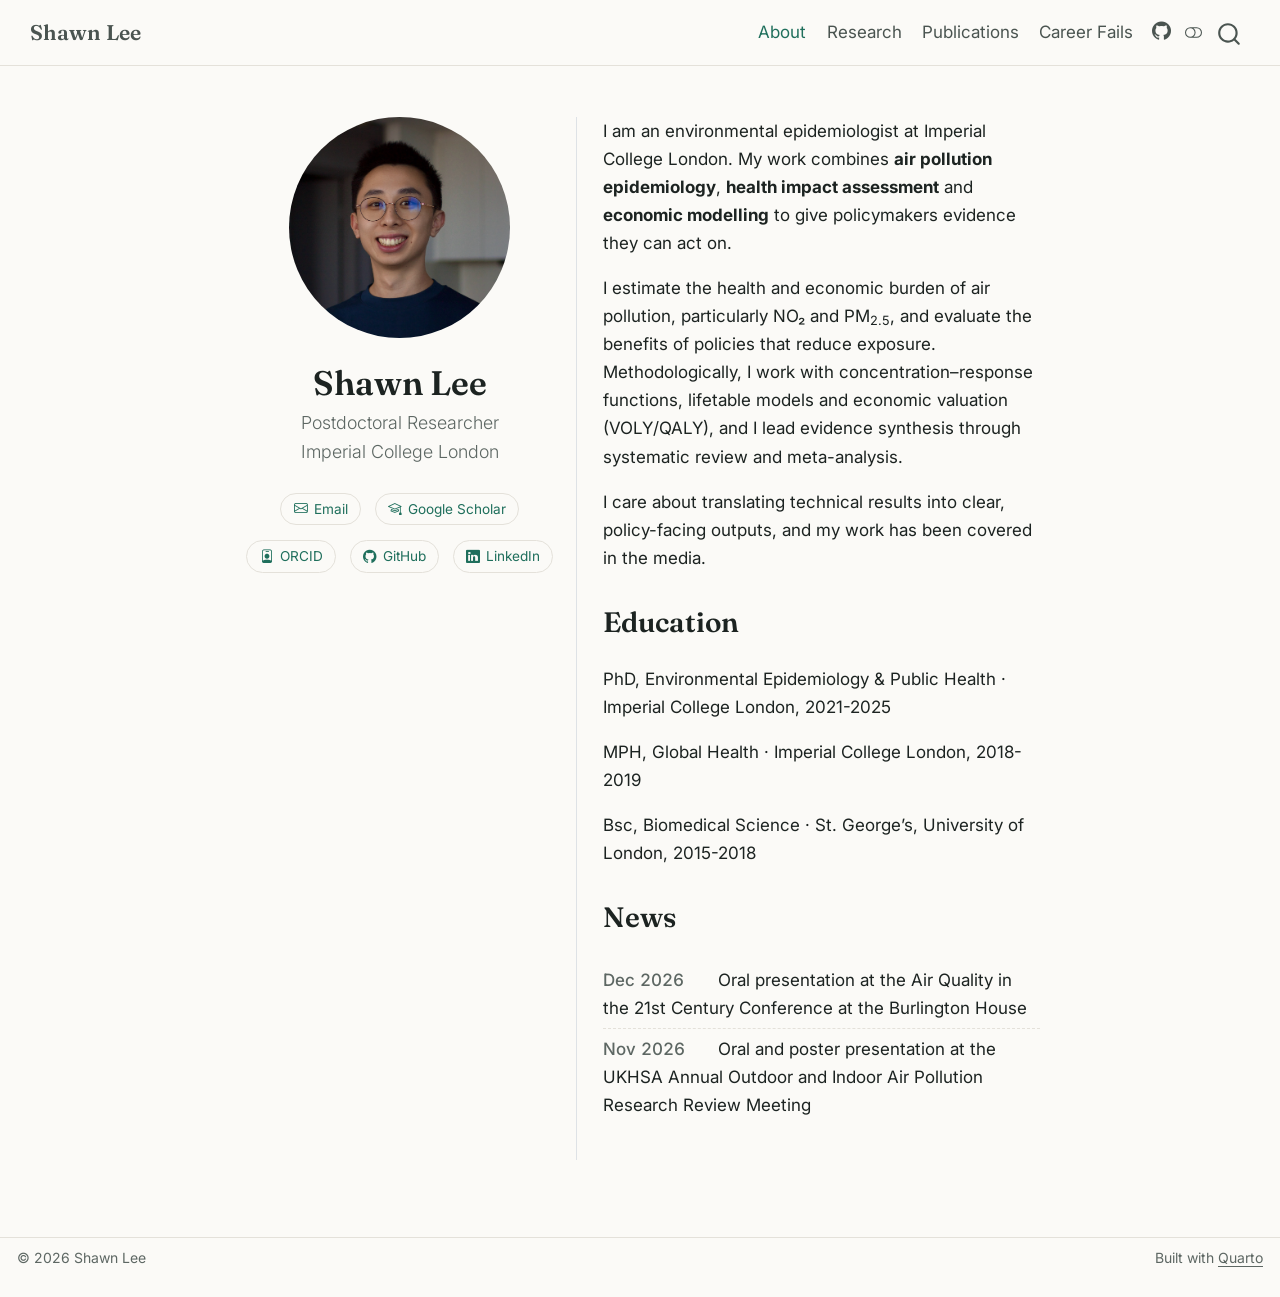
==== index.html @ f79bdbf6 "Built site for gh-pages" ====
<!DOCTYPE html>
<html xmlns="http://www.w3.org/1999/xhtml" lang="en" xml:lang="en"><head>

<meta charset="utf-8">
<meta name="generator" content="quarto-1.10.19">

<meta name="viewport" content="width=device-width, initial-scale=1.0, user-scalable=yes">


<title>Shawn Lee</title>
<style>
/* Default styles provided by pandoc.
** See https://pandoc.org/MANUAL.html#variables-for-html for config info.
*/
span.smallcaps{font-variant: small-caps;}
div.columns{display: flex; gap: 1.5em;}
div.column{flex: auto;}
@media screen {
div.columns{gap: min(4vw, 1.5em);}
div.column{overflow-x: auto;}
}
div.hanging-indent{margin-left: 1.5em; text-indent: -1.5em;}
ul.task-list{list-style: none;}
ul.task-list li input[type="checkbox"] {
  width: 0.8em;
  margin: 0 0.8em 0.2em -1em; /* quarto-specific, see https://github.com/quarto-dev/quarto-cli/issues/4556 */ 
  vertical-align: middle;
}
</style>


<script src="site_libs/quarto-nav/quarto-nav.js"></script>
<script src="site_libs/quarto-nav/headroom.min.js"></script>
<script src="site_libs/clipboard/clipboard.min.js"></script>
<script src="site_libs/quarto-search/autocomplete.umd.js"></script>
<script src="site_libs/quarto-search/fuse.min.js"></script>
<script src="site_libs/quarto-search/quarto-search.js"></script>
<meta name="quarto:offset" content="./">
<link href="./images/favicon.png" rel="icon" type="image/png">
<script src="site_libs/quarto-html/quarto.js" type="module"></script>
<script src="site_libs/quarto-html/tabsets/tabsets.js" type="module"></script>
<script src="site_libs/quarto-html/popper.min.js"></script>
<script src="site_libs/quarto-html/tippy.umd.min.js"></script>
<link href="site_libs/quarto-html/tippy.css" rel="stylesheet">
<link href="site_libs/quarto-html/quarto-syntax-highlighting-bf27225e3a48a9273f3daa8f8e829971.css" rel="stylesheet" class="quarto-color-scheme" id="quarto-text-highlighting-styles">
<link href="site_libs/quarto-html/quarto-syntax-highlighting-dark-b626d73c4c936ccc3cb08be7d45d1df6.css" rel="stylesheet" class="quarto-color-scheme quarto-color-alternate" id="quarto-text-highlighting-styles">
<link href="site_libs/quarto-html/quarto-syntax-highlighting-bf27225e3a48a9273f3daa8f8e829971.css" rel="stylesheet" class="quarto-color-scheme-extra" id="quarto-text-highlighting-styles">
<script src="site_libs/bootstrap/bootstrap.min.js"></script>
<link href="site_libs/bootstrap/bootstrap-icons.css" rel="stylesheet">
<link href="site_libs/bootstrap/bootstrap-cb94be2bd8a63cecedf372023cf067a2.min.css" rel="stylesheet" append-hash="true" class="quarto-color-scheme" id="quarto-bootstrap" data-mode="light">
<link href="site_libs/bootstrap/bootstrap-dark-f17d8e21d4131afe831139a7eb4fc693.min.css" rel="stylesheet" append-hash="true" class="quarto-color-scheme quarto-color-alternate" id="quarto-bootstrap" data-mode="dark">
<link href="site_libs/bootstrap/bootstrap-cb94be2bd8a63cecedf372023cf067a2.min.css" rel="stylesheet" append-hash="true" class="quarto-color-scheme-extra" id="quarto-bootstrap" data-mode="light">
<script id="quarto-search-options" type="application/json">{
  "location": "navbar",
  "copy-button": false,
  "collapse-after": 3,
  "panel-placement": "end",
  "type": "overlay",
  "limit": 50,
  "keyboard-shortcut": [
    "f",
    "/",
    "s"
  ],
  "show-item-context": false,
  "language": {
    "search-no-results-text": "No results",
    "search-matching-documents-text": "matching documents",
    "search-copy-link-title": "Copy link to search",
    "search-hide-matches-text": "Hide additional matches",
    "search-more-match-text": "more match in this document",
    "search-more-matches-text": "more matches in this document",
    "search-clear-button-title": "Clear",
    "search-text-placeholder": "",
    "search-detached-cancel-button-title": "Cancel",
    "search-submit-button-title": "Submit",
    "search-label": "Search"
  }
}</script>
<style>html{ scroll-behavior: smooth; }</style>


<link rel="stylesheet" href="styles.css">
</head>

<body class="nav-fixed fullcontent quarto-light"><script id="quarto-html-before-body" type="application/javascript">
    const toggleBodyColorMode = (bsSheetEl) => {
      const mode = bsSheetEl.getAttribute("data-mode");
      const bodyEl = window.document.querySelector("body");
      if (mode === "dark") {
        bodyEl.classList.add("quarto-dark");
        bodyEl.classList.remove("quarto-light");
      } else {
        bodyEl.classList.add("quarto-light");
        bodyEl.classList.remove("quarto-dark");
      }
    }
    const toggleBodyColorPrimary = () => {
      const bsSheetEl = window.document.querySelector("link#quarto-bootstrap:not([rel=disabled-stylesheet])");
      if (bsSheetEl) {
        toggleBodyColorMode(bsSheetEl);
      }
    }
    const setColorSchemeToggle = (alternate) => {
      const toggles = window.document.querySelectorAll('.quarto-color-scheme-toggle');
      for (let i=0; i < toggles.length; i++) {
        const toggle = toggles[i];
        if (toggle) {
          if (alternate) {
            toggle.classList.add("alternate");
          } else {
            toggle.classList.remove("alternate");
          }
        }
      }
    };
    const toggleColorMode = (alternate) => {
      // Switch the stylesheets
      const primaryStylesheets = window.document.querySelectorAll('link.quarto-color-scheme:not(.quarto-color-alternate)');
      const alternateStylesheets = window.document.querySelectorAll('link.quarto-color-scheme.quarto-color-alternate');
      manageTransitions('#quarto-margin-sidebar .nav-link', false);
      if (alternate) {
        // note: dark is layered on light, we don't disable primary!
        enableStylesheet(alternateStylesheets);
        for (const sheetNode of alternateStylesheets) {
          if (sheetNode.id === "quarto-bootstrap") {
            toggleBodyColorMode(sheetNode);
          }
        }
      } else {
        disableStylesheet(alternateStylesheets);
        enableStylesheet(primaryStylesheets)
        toggleBodyColorPrimary();
      }
      manageTransitions('#quarto-margin-sidebar .nav-link', true);
      // Switch the toggles
      setColorSchemeToggle(alternate)
      // Hack to workaround the fact that safari doesn't
      // properly recolor the scrollbar when toggling (#1455)
      if (navigator.userAgent.indexOf('Safari') > 0 && navigator.userAgent.indexOf('Chrome') == -1) {
        manageTransitions("body", false);
        window.scrollTo(0, 1);
        setTimeout(() => {
          window.scrollTo(0, 0);
          manageTransitions("body", true);
        }, 40);
      }
    }
    const disableStylesheet = (stylesheets) => {
      for (let i=0; i < stylesheets.length; i++) {
        const stylesheet = stylesheets[i];
        stylesheet.rel = 'disabled-stylesheet';
      }
    }
    const enableStylesheet = (stylesheets) => {
      for (let i=0; i < stylesheets.length; i++) {
        const stylesheet = stylesheets[i];
        if(stylesheet.rel !== 'stylesheet') { // for Chrome, which will still FOUC without this check
          stylesheet.rel = 'stylesheet';
        }
      }
    }
    const manageTransitions = (selector, allowTransitions) => {
      const els = window.document.querySelectorAll(selector);
      for (let i=0; i < els.length; i++) {
        const el = els[i];
        if (allowTransitions) {
          el.classList.remove('notransition');
        } else {
          el.classList.add('notransition');
        }
      }
    }
    const isFileUrl = () => {
      return window.location.protocol === 'file:';
    }
    const hasAlternateSentinel = () => {
      let styleSentinel = getColorSchemeSentinel();
      if (styleSentinel !== null) {
        return styleSentinel === "alternate";
      } else {
        return false;
      }
    }
    const setStyleSentinel = (alternate) => {
      const value = alternate ? "alternate" : "default";
      if (!isFileUrl()) {
        window.localStorage.setItem("quarto-color-scheme", value);
      } else {
        localAlternateSentinel = value;
      }
    }
    const getColorSchemeSentinel = () => {
      if (!isFileUrl()) {
        const storageValue = window.localStorage.getItem("quarto-color-scheme");
        return storageValue != null ? storageValue : localAlternateSentinel;
      } else {
        return localAlternateSentinel;
      }
    }
    const toggleGiscusIfUsed = (isAlternate, darkModeDefault) => {
      const baseTheme = document.querySelector('#giscus-base-theme')?.value ?? 'light';
      const alternateTheme = document.querySelector('#giscus-alt-theme')?.value ?? 'dark';
      let newTheme = '';
      if(authorPrefersDark) {
        newTheme = isAlternate ? baseTheme : alternateTheme;
      } else {
        newTheme = isAlternate ? alternateTheme : baseTheme;
      }
      const changeGiscusTheme = () => {
        // From: https://github.com/giscus/giscus/issues/336
        const sendMessage = (message) => {
          const iframe = document.querySelector('iframe.giscus-frame');
          if (!iframe) return;
          iframe.contentWindow.postMessage({ giscus: message }, 'https://giscus.app');
        }
        sendMessage({
          setConfig: {
            theme: newTheme
          }
        });
      }
      const isGiscussLoaded = window.document.querySelector('iframe.giscus-frame') !== null;
      if (isGiscussLoaded) {
        changeGiscusTheme();
      }
    };
    const authorPrefersDark = false;
    const queryPrefersDark = window.matchMedia('(prefers-color-scheme: dark)');
    const darkModeDefault = queryPrefersDark.matches;
      document.querySelector('link#quarto-text-highlighting-styles.quarto-color-scheme-extra').rel = 'disabled-stylesheet';
      document.querySelector('link#quarto-bootstrap.quarto-color-scheme-extra').rel = 'disabled-stylesheet';
    let localAlternateSentinel = darkModeDefault ? 'alternate' : 'default';
    // Dark / light mode switch
    window.quartoToggleColorScheme = () => {
      // Read the current dark / light value
      let toAlternate = !hasAlternateSentinel();
      toggleColorMode(toAlternate);
      setStyleSentinel(toAlternate);
      toggleGiscusIfUsed(toAlternate, darkModeDefault);
      window.dispatchEvent(new Event('resize'));
    };
    queryPrefersDark.addEventListener("change", e => {
      if(window.localStorage.getItem("quarto-color-scheme") !== null)
        return;
      const alternate = e.matches
      toggleColorMode(alternate);
      localAlternateSentinel = e.matches ? 'alternate' : 'default'; // this is used alongside local storage!
      toggleGiscusIfUsed(alternate, darkModeDefault);
    });
    // Switch to dark mode if need be
    if (hasAlternateSentinel()) {
      toggleColorMode(true);
    } else {
      toggleColorMode(false);
    }
  </script>

<div id="quarto-search-results"></div>
  <header id="quarto-header" class="headroom fixed-top">
    <nav class="navbar navbar-expand-lg " data-bs-theme="dark">
      <div class="navbar-container container-fluid">
      <div class="navbar-brand-container mx-auto">
    <a class="navbar-brand" href="./index.html">
    <span class="navbar-title">Shawn Lee</span>
    </a>
  </div>
            <div id="quarto-search" class="" title="Search"></div>
          <button class="navbar-toggler" type="button" data-bs-toggle="collapse" data-bs-target="#navbarCollapse" aria-controls="navbarCollapse" role="menu" aria-expanded="false" aria-label="Toggle navigation" onclick="if (window.quartoToggleHeadroom) { window.quartoToggleHeadroom(); }">
  <span class="navbar-toggler-icon"></span>
</button>
          <div class="collapse navbar-collapse" id="navbarCollapse">
            <ul class="navbar-nav navbar-nav-scroll ms-auto">
  <li class="nav-item">
    <a class="nav-link active" href="./index.html" aria-current="page"> 
<span class="menu-text">About</span></a>
  </li>  
  <li class="nav-item">
    <a class="nav-link" href="./research.html"> 
<span class="menu-text">Research</span></a>
  </li>  
  <li class="nav-item">
    <a class="nav-link" href="./publications.html"> 
<span class="menu-text">Publications</span></a>
  </li>  
  <li class="nav-item">
    <a class="nav-link" href="./failures.html"> 
<span class="menu-text">Career Fails</span></a>
  </li>  
  <li class="nav-item compact">
    <a class="nav-link" href="https://github.com/syclee21"> <i class="bi bi-github" role="img" aria-label="GitHub">
</i> 
<span class="menu-text"></span></a>
  </li>  
</ul>
          </div> <!-- /navcollapse -->
            <div class="quarto-navbar-tools">
  <a href="" class="quarto-color-scheme-toggle quarto-navigation-tool  px-1" onclick="window.quartoToggleColorScheme(); return false;" title="Toggle dark mode"><i class="bi"></i></a>
</div>
      </div> <!-- /container-fluid -->
    </nav>
</header>
<!-- content -->
<div id="quarto-content" class="quarto-container page-columns page-rows-contents page-layout-article page-navbar">
<!-- sidebar -->
<!-- margin-sidebar -->
    
<!-- main -->
<div class="quarto-about-trestles">
  <div class="about-entity">
    <img src="images/profile.JPG" class="about-image
  round " style="height: 13em; width: 13em;">
<header id="title-block-header" class="quarto-title-block default">
<div class="quarto-title">
<h1 class="title">Shawn Lee</h1>
<p class="subtitle lead">Postdoctoral Researcher<br>Imperial College London</p>
</div>
<div class="quarto-title-meta">
  </div>
</header>
    <div class="about-links">
  <a href="mailto:shawn.lee@imperial.ac.uk" class="about-link" rel="" target="">
    <i class="bi bi-envelope"></i>
     <span class="about-link-text">Email</span>
  </a>
  <a href="https://scholar.google.com/citations?user=DFO69LMAAAAJ&amp;hl=en&amp;citsig=ACUpqDe0DrNchow_WkvmPDCdDnY9" class="about-link" rel="" target="">
    <i class="bi bi-mortarboard"></i>
     <span class="about-link-text">Google Scholar</span>
  </a>
  <a href="https://orcid.org/0000-0002-8830-7044" class="about-link" rel="" target="">
    <i class="bi bi-person-badge"></i>
     <span class="about-link-text">ORCID</span>
  </a>
  <a href="https://github.com/syclee21" class="about-link" rel="" target="">
    <i class="bi bi-github"></i>
     <span class="about-link-text">GitHub</span>
  </a>
  <a href="https://www.linkedin.com/in/leesyc/" class="about-link" rel="" target="">
    <i class="bi bi-linkedin"></i>
     <span class="about-link-text">LinkedIn</span>
  </a>
</div>
  </div>
  <div class="about-contents"><main class="content" id="quarto-document-content">

<p>I am an environmental epidemiologist at Imperial College London. My work combines <strong>air pollution epidemiology</strong>, <strong>health impact assessment</strong> and <strong>economic modelling</strong> to give policymakers evidence they can act on.</p>
<p>I estimate the health and economic burden of air pollution, particularly NO₂ and PM<sub>2.5</sub>, and evaluate the benefits of policies that reduce exposure. Methodologically, I work with concentration–response functions, lifetable models and economic valuation (VOLY/QALY), and I lead evidence synthesis through systematic review and meta-analysis.</p>
<p>I care about translating technical results into clear, policy-facing outputs, and my work has been covered in the media.</p>
<section id="education" class="level2">
<h2 data-anchor-id="education">Education</h2>
<p>PhD, Environmental Epidemiology &amp; Public Health · Imperial College London, 2021-2025</p>
<p>MPH, Global Health · Imperial College London, 2018-2019</p>
<p>Bsc, Biomedical Science · St.&nbsp;George’s, University of London, 2015-2018</p>
</section>
<section id="news" class="level2">
<h2 data-anchor-id="news">News</h2>
<div class="news">
<ul>
<li><strong>Dec 2026</strong> Oral presentation at the Air Quality in the 21st Century Conference at the Burlington House</li>
<li><strong>Nov 2026</strong> Oral and poster presentation at the UKHSA Annual Outdoor and Indoor Air Pollution Research Review Meeting</li>
</ul>
</div>


</section>
</main></div>
</div>
 <!-- /main -->
<script id="quarto-html-after-body" type="application/javascript">
  window.document.addEventListener("DOMContentLoaded", function (event) {
    // Ensure there is a toggle, if there isn't float one in the top right
    if (window.document.querySelector('.quarto-color-scheme-toggle') === null) {
      const a = window.document.createElement('a');
      a.classList.add('top-right');
      a.classList.add('quarto-color-scheme-toggle');
      a.href = "";
      a.onclick = function() { try { window.quartoToggleColorScheme(); } catch {} return false; };
      const i = window.document.createElement("i");
      i.classList.add('bi');
      a.appendChild(i);
      window.document.body.appendChild(a);
    }
    setColorSchemeToggle(hasAlternateSentinel())
    const isCodeAnnotation = (el) => {
      for (const clz of el.classList) {
        if (clz.startsWith('code-annotation-')) {                     
          return true;
        }
      }
      return false;
    }
    const onCopySuccess = function(e) {
      // button target
      const button = e.trigger;
      // don't keep focus
      button.blur();
      // flash "checked"
      button.classList.add('code-copy-button-checked');
      var currentTitle = button.getAttribute("title");
      button.setAttribute("title", "Copied!");
      let tooltip;
      if (window.bootstrap) {
        button.setAttribute("data-bs-toggle", "tooltip");
        button.setAttribute("data-bs-placement", "left");
        button.setAttribute("data-bs-title", "Copied!");
        tooltip = new bootstrap.Tooltip(button, 
          { trigger: "manual", 
            customClass: "code-copy-button-tooltip",
            offset: [0, -8]});
        tooltip.show();    
      }
      setTimeout(function() {
        if (tooltip) {
          tooltip.hide();
          button.removeAttribute("data-bs-title");
          button.removeAttribute("data-bs-toggle");
          button.removeAttribute("data-bs-placement");
        }
        button.setAttribute("title", currentTitle);
        button.classList.remove('code-copy-button-checked');
      }, 1000);
      // clear code selection
      e.clearSelection();
    }
    const getTextToCopy = function(trigger) {
      const outerScaffold = trigger.parentElement.cloneNode(true);
      const codeEl = outerScaffold.querySelector('code');
      for (const childEl of codeEl.children) {
        if (isCodeAnnotation(childEl)) {
          childEl.remove();
        }
      }
      return codeEl.innerText;
    }
    const clipboard = new window.ClipboardJS('.code-copy-button:not([data-in-quarto-modal])', {
      text: getTextToCopy
    });
    clipboard.on('success', onCopySuccess);
    if (window.document.getElementById('quarto-embedded-source-code-modal')) {
      const clipboardModal = new window.ClipboardJS('.code-copy-button[data-in-quarto-modal]', {
        text: getTextToCopy,
        container: window.document.getElementById('quarto-embedded-source-code-modal')
      });
      clipboardModal.on('success', onCopySuccess);
    }
      var localhostRegex = new RegExp(/^(?:http|https):\/\/localhost\:?[0-9]*\//);
      var mailtoRegex = new RegExp(/^mailto:/);
        var filterRegex = new RegExp("https:\/\/syclee21\.github\.io");
      var isInternal = (href) => {
          return filterRegex.test(href) || localhostRegex.test(href) || mailtoRegex.test(href);
      }
      // Inspect non-navigation links and adorn them if external
     var links = window.document.querySelectorAll('a[href]:not(.nav-link):not(.navbar-brand):not(.toc-action):not(.sidebar-link):not(.sidebar-item-toggle):not(.pagination-link):not(.no-external):not([aria-hidden]):not(.dropdown-item):not(.quarto-navigation-tool):not(.about-link)');
      for (var i=0; i<links.length; i++) {
        const link = links[i];
        if (!isInternal(link.href)) {
          // undo the damage that might have been done by quarto-nav.js in the case of
          // links that we want to consider external
          if (link.dataset.originalHref !== undefined) {
            link.href = link.dataset.originalHref;
          }
            // target, if specified
            link.setAttribute("target", "_blank");
            if (link.getAttribute("rel") === null) {
              link.setAttribute("rel", "noopener");
            }
        }
      }
    function tippyHover(el, contentFn, onTriggerFn, onUntriggerFn) {
      const config = {
        allowHTML: true,
        maxWidth: 500,
        delay: 100,
        arrow: false,
        appendTo: function(el) {
            return el.parentElement;
        },
        interactive: true,
        interactiveBorder: 10,
        theme: 'quarto',
        placement: 'bottom-start',
      };
      if (contentFn) {
        config.content = contentFn;
      }
      if (onTriggerFn) {
        config.onTrigger = onTriggerFn;
      }
      if (onUntriggerFn) {
        config.onUntrigger = onUntriggerFn;
      }
      window.tippy(el, config); 
    }
    const noterefs = window.document.querySelectorAll('a[role="doc-noteref"]');
    for (var i=0; i<noterefs.length; i++) {
      const ref = noterefs[i];
      tippyHover(ref, function() {
        // use id or data attribute instead here
        let href = ref.getAttribute('data-footnote-href') || ref.getAttribute('href');
        try { href = new URL(href).hash; } catch {}
        const id = href.replace(/^#\/?/, "");
        const note = window.document.getElementById(id);
        if (note) {
          return note.innerHTML;
        } else {
          return "";
        }
      });
    }
    const xrefs = window.document.querySelectorAll('a.quarto-xref');
    const processXRef = (id, note) => {
      // Strip column container classes
      const stripColumnClz = (el) => {
        el.classList.remove("page-full", "page-columns");
        if (el.children) {
          for (const child of el.children) {
            stripColumnClz(child);
          }
        }
      }
      stripColumnClz(note)
      if (id === null || id.startsWith('sec-')) {
        // Special case sections, only their first couple elements
        const container = document.createElement("div");
        if (note.children && note.children.length > 2) {
          container.appendChild(note.children[0].cloneNode(true));
          for (let i = 1; i < note.children.length; i++) {
            const child = note.children[i];
            if (child.tagName === "P" && child.innerText === "") {
              continue;
            } else {
              container.appendChild(child.cloneNode(true));
              break;
            }
          }
          if (window.Quarto?.typesetMath) {
            window.Quarto.typesetMath(container);
          }
          return container.innerHTML
        } else {
          if (window.Quarto?.typesetMath) {
            window.Quarto.typesetMath(note);
          }
          return note.innerHTML;
        }
      } else {
        // Remove any anchor links if they are present
        const anchorLink = note.querySelector('a.anchorjs-link');
        if (anchorLink) {
          anchorLink.remove();
        }
        if (window.Quarto?.typesetMath) {
          window.Quarto.typesetMath(note);
        }
        if (note.classList.contains("callout")) {
          return note.outerHTML;
        } else {
          return note.innerHTML;
        }
      }
    }
    for (var i=0; i<xrefs.length; i++) {
      const xref = xrefs[i];
      tippyHover(xref, undefined, function(instance) {
        instance.disable();
        let url = xref.getAttribute('href');
        let hash = undefined; 
        if (url.startsWith('#')) {
          hash = url;
        } else {
          try { hash = new URL(url).hash; } catch {}
        }
        if (hash) {
          const id = hash.replace(/^#\/?/, "");
          const note = window.document.getElementById(id);
          if (note !== null) {
            try {
              const html = processXRef(id, note.cloneNode(true));
              instance.setContent(html);
            } finally {
              instance.enable();
              instance.show();
            }
          } else {
            // See if we can fetch this
            fetch(url.split('#')[0])
            .then(res => res.text())
            .then(html => {
              const parser = new DOMParser();
              const htmlDoc = parser.parseFromString(html, "text/html");
              const note = htmlDoc.getElementById(id);
              if (note !== null) {
                const html = processXRef(id, note);
                instance.setContent(html);
              } 
            }).finally(() => {
              instance.enable();
              instance.show();
            });
          }
        } else {
          // See if we can fetch a full url (with no hash to target)
          // This is a special case and we should probably do some content thinning / targeting
          fetch(url)
          .then(res => res.text())
          .then(html => {
            const parser = new DOMParser();
            const htmlDoc = parser.parseFromString(html, "text/html");
            const note = htmlDoc.querySelector('main.content');
            if (note !== null) {
              // This should only happen for chapter cross references
              // (since there is no id in the URL)
              // remove the first header
              if (note.children.length > 0 && note.children[0].tagName === "HEADER") {
                note.children[0].remove();
              }
              const html = processXRef(null, note);
              instance.setContent(html);
            } 
          }).finally(() => {
            instance.enable();
            instance.show();
          });
        }
      }, function(instance) {
      });
    }
        let selectedAnnoteEl;
        const selectorForAnnotation = ( cell, annotation) => {
          let cellAttr = 'data-code-cell="' + cell + '"';
          let lineAttr = 'data-code-annotation="' +  annotation + '"';
          const selector = 'span[' + cellAttr + '][' + lineAttr + ']';
          return selector;
        }
        const selectCodeLines = (annoteEl) => {
          const doc = window.document;
          const targetCell = annoteEl.getAttribute("data-target-cell");
          const targetAnnotation = annoteEl.getAttribute("data-target-annotation");
          const annoteSpan = window.document.querySelector(selectorForAnnotation(targetCell, targetAnnotation));
          const lines = annoteSpan.getAttribute("data-code-lines").split(",");
          const lineIds = lines.map((line) => {
            return targetCell + "-" + line;
          })
          let top = null;
          let height = null;
          let parent = null;
          if (lineIds.length > 0) {
              //compute the position of the single el (top and bottom and make a div)
              const el = window.document.getElementById(lineIds[0]);
              top = el.offsetTop;
              height = el.offsetHeight;
              parent = el.parentElement.parentElement;
            if (lineIds.length > 1) {
              const lastEl = window.document.getElementById(lineIds[lineIds.length - 1]);
              const bottom = lastEl.offsetTop + lastEl.offsetHeight;
              height = bottom - top;
            }
            if (top !== null && height !== null && parent !== null) {
              // cook up a div (if necessary) and position it 
              let div = window.document.getElementById("code-annotation-line-highlight");
              if (div === null) {
                div = window.document.createElement("div");
                div.setAttribute("id", "code-annotation-line-highlight");
                div.style.position = 'absolute';
                parent.appendChild(div);
              }
              div.style.top = top - 2 + "px";
              div.style.height = height + 4 + "px";
              div.style.left = 0;
              let gutterDiv = window.document.getElementById("code-annotation-line-highlight-gutter");
              if (gutterDiv === null) {
                gutterDiv = window.document.createElement("div");
                gutterDiv.setAttribute("id", "code-annotation-line-highlight-gutter");
                gutterDiv.style.position = 'absolute';
                const codeCell = window.document.getElementById(targetCell);
                const gutter = codeCell.querySelector('.code-annotation-gutter');
                gutter.appendChild(gutterDiv);
              }
              gutterDiv.style.top = top - 2 + "px";
              gutterDiv.style.height = height + 4 + "px";
            }
            selectedAnnoteEl = annoteEl;
          }
        };
        const unselectCodeLines = () => {
          const elementsIds = ["code-annotation-line-highlight", "code-annotation-line-highlight-gutter"];
          elementsIds.forEach((elId) => {
            const div = window.document.getElementById(elId);
            if (div) {
              div.remove();
            }
          });
          selectedAnnoteEl = undefined;
        };
          // Handle positioning of the toggle
      window.addEventListener(
        "resize",
        throttle(() => {
          elRect = undefined;
          if (selectedAnnoteEl) {
            selectCodeLines(selectedAnnoteEl);
          }
        }, 10)
      );
      function throttle(fn, ms) {
      let throttle = false;
      let timer;
        return (...args) => {
          if(!throttle) { // first call gets through
              fn.apply(this, args);
              throttle = true;
          } else { // all the others get throttled
              if(timer) clearTimeout(timer); // cancel #2
              timer = setTimeout(() => {
                fn.apply(this, args);
                timer = throttle = false;
              }, ms);
          }
        };
      }
        // Attach click handler to the DT
        const annoteDls = window.document.querySelectorAll('dt[data-target-cell]');
        for (const annoteDlNode of annoteDls) {
          annoteDlNode.addEventListener('click', (event) => {
            const clickedEl = event.target;
            if (clickedEl !== selectedAnnoteEl) {
              unselectCodeLines();
              const activeEl = window.document.querySelector('dt[data-target-cell].code-annotation-active');
              if (activeEl) {
                activeEl.classList.remove('code-annotation-active');
              }
              selectCodeLines(clickedEl);
              clickedEl.classList.add('code-annotation-active');
            } else {
              // Unselect the line
              unselectCodeLines();
              clickedEl.classList.remove('code-annotation-active');
            }
          });
        }
    const findCites = (el) => {
      const parentEl = el.parentElement;
      if (parentEl) {
        const cites = parentEl.dataset.cites;
        if (cites) {
          return {
            el,
            cites: cites.split(' ')
          };
        } else {
          return findCites(el.parentElement)
        }
      } else {
        return undefined;
      }
    };
    var bibliorefs = window.document.querySelectorAll('a[role="doc-biblioref"]');
    for (var i=0; i<bibliorefs.length; i++) {
      const ref = bibliorefs[i];
      const citeInfo = findCites(ref);
      if (citeInfo) {
        tippyHover(citeInfo.el, function() {
          var popup = window.document.createElement('div');
          citeInfo.cites.forEach(function(cite) {
            var citeDiv = window.document.createElement('div');
            citeDiv.classList.add('hanging-indent');
            citeDiv.classList.add('csl-entry');
            var biblioDiv = window.document.getElementById('ref-' + cite);
            if (biblioDiv) {
              citeDiv.innerHTML = biblioDiv.innerHTML;
            }
            popup.appendChild(citeDiv);
          });
          return popup.innerHTML;
        });
      }
    }
  });
  </script>
</div> <!-- /content -->
<footer class="footer">
  <div class="nav-footer">
    <div class="nav-footer-left">
<p>© 2026 Shawn Lee</p>
</div>   
    <div class="nav-footer-center">
      &nbsp;
    </div>
    <div class="nav-footer-right">
<p>Built with <a href="https://quarto.org/">Quarto</a></p>
</div>
  </div>
</footer>




<script src="site_libs/quarto-html/zenscroll-min.js"></script>
</body></html>
---- site_libs/quarto-html/tippy.css ----
.tippy-box[data-animation=fade][data-state=hidden]{opacity:0}[data-tippy-root]{max-width:calc(100vw - 10px)}.tippy-box{position:relative;background-color:#333;color:#fff;border-radius:4px;font-size:14px;line-height:1.4;white-space:normal;outline:0;transition-property:transform,visibility,opacity}.tippy-box[data-placement^=top]>.tippy-arrow{bottom:0}.tippy-box[data-placement^=top]>.tippy-arrow:before{bottom:-7px;left:0;border-width:8px 8px 0;border-top-color:initial;transform-origin:center top}.tippy-box[data-placement^=bottom]>.tippy-arrow{top:0}.tippy-box[data-placement^=bottom]>.tippy-arrow:before{top:-7px;left:0;border-width:0 8px 8px;border-bottom-color:initial;transform-origin:center bottom}.tippy-box[data-placement^=left]>.tippy-arrow{right:0}.tippy-box[data-placement^=left]>.tippy-arrow:before{border-width:8px 0 8px 8px;border-left-color:initial;right:-7px;transform-origin:center left}.tippy-box[data-placement^=right]>.tippy-arrow{left:0}.tippy-box[data-placement^=right]>.tippy-arrow:before{left:-7px;border-width:8px 8px 8px 0;border-right-color:initial;transform-origin:center right}.tippy-box[data-inertia][data-state=visible]{transition-timing-function:cubic-bezier(.54,1.5,.38,1.11)}.tippy-arrow{width:16px;height:16px;color:#333}.tippy-arrow:before{content:"";position:absolute;border-color:transparent;border-style:solid}.tippy-content{position:relative;padding:5px 9px;z-index:1}
---- site_libs/quarto-html/quarto-syntax-highlighting-bf27225e3a48a9273f3daa8f8e829971.css ----
/* quarto syntax highlight colors */
:root {
  --quarto-hl-ot-color: #003B4F;
  --quarto-hl-at-color: #657422;
  --quarto-hl-ss-color: #20794D;
  --quarto-hl-an-color: #5E5E5E;
  --quarto-hl-fu-color: #4758AB;
  --quarto-hl-st-color: #20794D;
  --quarto-hl-cf-color: #003B4F;
  --quarto-hl-op-color: #5E5E5E;
  --quarto-hl-er-color: #AD0000;
  --quarto-hl-bn-color: #AD0000;
  --quarto-hl-al-color: #AD0000;
  --quarto-hl-va-color: #111111;
  --quarto-hl-bu-color: inherit;
  --quarto-hl-ex-color: inherit;
  --quarto-hl-pp-color: #AD0000;
  --quarto-hl-in-color: #5E5E5E;
  --quarto-hl-vs-color: #20794D;
  --quarto-hl-wa-color: #5E5E5E;
  --quarto-hl-do-color: #5E5E5E;
  --quarto-hl-im-color: #00769E;
  --quarto-hl-ch-color: #20794D;
  --quarto-hl-dt-color: #AD0000;
  --quarto-hl-fl-color: #AD0000;
  --quarto-hl-co-color: #5E5E5E;
  --quarto-hl-cv-color: #5E5E5E;
  --quarto-hl-cn-color: #8f5902;
  --quarto-hl-sc-color: #5E5E5E;
  --quarto-hl-dv-color: #AD0000;
  --quarto-hl-kw-color: #003B4F;
}

/* other quarto variables */
:root {
  --quarto-font-monospace: SFMono-Regular, Menlo, Monaco, Consolas, "Liberation Mono", "Courier New", monospace;
}

/* syntax highlight based on Pandoc's rules */
pre > code.sourceCode > span {
  color: #003B4F;
}

code.sourceCode > span {
  color: #003B4F;
}

div.sourceCode,
div.sourceCode pre.sourceCode {
  color: #003B4F;
}

/* Normal */
code span {
  color: #003B4F;
}

/* Alert */
code span.al {
  color: #AD0000;
  font-style: inherit;
}

/* Annotation */
code span.an {
  color: #5E5E5E;
  font-style: inherit;
}

/* Attribute */
code span.at {
  color: #657422;
  font-style: inherit;
}

/* BaseN */
code span.bn {
  color: #AD0000;
  font-style: inherit;
}

/* BuiltIn */
code span.bu {
  font-style: inherit;
}

/* ControlFlow */
code span.cf {
  color: #003B4F;
  font-weight: bold;
  font-style: inherit;
}

/* Char */
code span.ch {
  color: #20794D;
  font-style: inherit;
}

/* Constant */
code span.cn {
  color: #8f5902;
  font-style: inherit;
}

/* Comment */
code span.co {
  color: #5E5E5E;
  font-style: inherit;
}

/* CommentVar */
code span.cv {
  color: #5E5E5E;
  font-style: italic;
}

/* Documentation */
code span.do {
  color: #5E5E5E;
  font-style: italic;
}

/* DataType */
code span.dt {
  color: #AD0000;
  font-style: inherit;
}

/* DecVal */
code span.dv {
  color: #AD0000;
  font-style: inherit;
}

/* Error */
code span.er {
  color: #AD0000;
  font-style: inherit;
}

/* Extension */
code span.ex {
  font-style: inherit;
}

/* Float */
code span.fl {
  color: #AD0000;
  font-style: inherit;
}

/* Function */
code span.fu {
  color: #4758AB;
  font-style: inherit;
}

/* Import */
code span.im {
  color: #00769E;
  font-style: inherit;
}

/* Information */
code span.in {
  color: #5E5E5E;
  font-style: inherit;
}

/* Keyword */
code span.kw {
  color: #003B4F;
  font-weight: bold;
  font-style: inherit;
}

/* Operator */
code span.op {
  color: #5E5E5E;
  font-style: inherit;
}

/* Other */
code span.ot {
  color: #003B4F;
  font-style: inherit;
}

/* Preprocessor */
code span.pp {
  color: #AD0000;
  font-style: inherit;
}

/* SpecialChar */
code span.sc {
  color: #5E5E5E;
  font-style: inherit;
}

/* SpecialString */
code span.ss {
  color: #20794D;
  font-style: inherit;
}

/* String */
code span.st {
  color: #20794D;
  font-style: inherit;
}

/* Variable */
code span.va {
  color: #111111;
  font-style: inherit;
}

/* VerbatimString */
code span.vs {
  color: #20794D;
  font-style: inherit;
}

/* Warning */
code span.wa {
  color: #5E5E5E;
  font-style: italic;
}

.prevent-inlining {
  content: "</";
}

/*# sourceMappingURL=8be38f48d34c45af72792cbd699585e7.css.map */
---- site_libs/quarto-html/quarto-syntax-highlighting-dark-b626d73c4c936ccc3cb08be7d45d1df6.css ----
/* quarto syntax highlight colors */
:root {
  --quarto-hl-al-color: #f07178;
  --quarto-hl-an-color: #d4d0ab;
  --quarto-hl-at-color: #00e0e0;
  --quarto-hl-bn-color: #d4d0ab;
  --quarto-hl-bu-color: #abe338;
  --quarto-hl-ch-color: #abe338;
  --quarto-hl-co-color: #f8f8f2;
  --quarto-hl-cv-color: #ffd700;
  --quarto-hl-cn-color: #ffd700;
  --quarto-hl-cf-color: #ffa07a;
  --quarto-hl-dt-color: #ffa07a;
  --quarto-hl-dv-color: #d4d0ab;
  --quarto-hl-do-color: #f8f8f2;
  --quarto-hl-er-color: #f07178;
  --quarto-hl-ex-color: #00e0e0;
  --quarto-hl-fl-color: #d4d0ab;
  --quarto-hl-fu-color: #ffa07a;
  --quarto-hl-im-color: #abe338;
  --quarto-hl-in-color: #d4d0ab;
  --quarto-hl-kw-color: #ffa07a;
  --quarto-hl-op-color: #ffa07a;
  --quarto-hl-ot-color: #00e0e0;
  --quarto-hl-pp-color: #dcc6e0;
  --quarto-hl-re-color: #00e0e0;
  --quarto-hl-sc-color: #abe338;
  --quarto-hl-ss-color: #abe338;
  --quarto-hl-st-color: #abe338;
  --quarto-hl-va-color: #00e0e0;
  --quarto-hl-vs-color: #abe338;
  --quarto-hl-wa-color: #dcc6e0;
}

/* other quarto variables */
:root {
  --quarto-font-monospace: SFMono-Regular, Menlo, Monaco, Consolas, "Liberation Mono", "Courier New", monospace;
}

/* syntax highlight based on Pandoc's rules */
pre > code.sourceCode > span {
  color: #f8f8f2;
}

code.sourceCode > span {
  color: #f8f8f2;
}

div.sourceCode,
div.sourceCode pre.sourceCode {
  color: #f8f8f2;
}

/* Normal */
code span {
  color: #f8f8f2;
}

/* Alert */
code span.al {
  color: #f07178;
}

/* Annotation */
code span.an {
  color: #d4d0ab;
}

/* Attribute */
code span.at {
  color: #00e0e0;
}

/* BaseN */
code span.bn {
  color: #d4d0ab;
}

/* BuiltIn */
code span.bu {
  color: #abe338;
}

/* ControlFlow */
code span.cf {
  font-weight: bold;
  color: #ffa07a;
}

/* Char */
code span.ch {
  color: #abe338;
}

/* Constant */
code span.cn {
  color: #ffd700;
}

/* Comment */
code span.co {
  font-style: italic;
  color: #f8f8f2;
}

/* CommentVar */
code span.cv {
  color: #ffd700;
}

/* Documentation */
code span.do {
  color: #f8f8f2;
}

/* DataType */
code span.dt {
  color: #ffa07a;
}

/* DecVal */
code span.dv {
  color: #d4d0ab;
}

/* Error */
code span.er {
  color: #f07178;
  text-decoration: underline;
}

/* Extension */
code span.ex {
  font-weight: bold;
  color: #00e0e0;
}

/* Float */
code span.fl {
  color: #d4d0ab;
}

/* Function */
code span.fu {
  color: #ffa07a;
}

/* Import */
code span.im {
  color: #abe338;
}

/* Information */
code span.in {
  color: #d4d0ab;
}

/* Keyword */
code span.kw {
  font-weight: bold;
  color: #ffa07a;
}

/* Operator */
code span.op {
  color: #ffa07a;
}

/* Other */
code span.ot {
  color: #00e0e0;
}

/* Preprocessor */
code span.pp {
  color: #dcc6e0;
}

/* RegionMarker */
code span.re {
  background-color: #f8f8f2;
  color: #00e0e0;
}

/* SpecialChar */
code span.sc {
  color: #abe338;
}

/* SpecialString */
code span.ss {
  color: #abe338;
}

/* String */
code span.st {
  color: #abe338;
}

/* Variable */
code span.va {
  color: #00e0e0;
}

/* VerbatimString */
code span.vs {
  color: #abe338;
}

/* Warning */
code span.wa {
  color: #dcc6e0;
}

.prevent-inlining {
  content: "</";
}

/*# sourceMappingURL=a269c63e8167c3ae395728e86feb0848.css.map */
---- site_libs/quarto-html/quarto-syntax-highlighting-bf27225e3a48a9273f3daa8f8e829971.css ----
/* quarto syntax highlight colors */
:root {
  --quarto-hl-ot-color: #003B4F;
  --quarto-hl-at-color: #657422;
  --quarto-hl-ss-color: #20794D;
  --quarto-hl-an-color: #5E5E5E;
  --quarto-hl-fu-color: #4758AB;
  --quarto-hl-st-color: #20794D;
  --quarto-hl-cf-color: #003B4F;
  --quarto-hl-op-color: #5E5E5E;
  --quarto-hl-er-color: #AD0000;
  --quarto-hl-bn-color: #AD0000;
  --quarto-hl-al-color: #AD0000;
  --quarto-hl-va-color: #111111;
  --quarto-hl-bu-color: inherit;
  --quarto-hl-ex-color: inherit;
  --quarto-hl-pp-color: #AD0000;
  --quarto-hl-in-color: #5E5E5E;
  --quarto-hl-vs-color: #20794D;
  --quarto-hl-wa-color: #5E5E5E;
  --quarto-hl-do-color: #5E5E5E;
  --quarto-hl-im-color: #00769E;
  --quarto-hl-ch-color: #20794D;
  --quarto-hl-dt-color: #AD0000;
  --quarto-hl-fl-color: #AD0000;
  --quarto-hl-co-color: #5E5E5E;
  --quarto-hl-cv-color: #5E5E5E;
  --quarto-hl-cn-color: #8f5902;
  --quarto-hl-sc-color: #5E5E5E;
  --quarto-hl-dv-color: #AD0000;
  --quarto-hl-kw-color: #003B4F;
}

/* other quarto variables */
:root {
  --quarto-font-monospace: SFMono-Regular, Menlo, Monaco, Consolas, "Liberation Mono", "Courier New", monospace;
}

/* syntax highlight based on Pandoc's rules */
pre > code.sourceCode > span {
  color: #003B4F;
}

code.sourceCode > span {
  color: #003B4F;
}

div.sourceCode,
div.sourceCode pre.sourceCode {
  color: #003B4F;
}

/* Normal */
code span {
  color: #003B4F;
}

/* Alert */
code span.al {
  color: #AD0000;
  font-style: inherit;
}

/* Annotation */
code span.an {
  color: #5E5E5E;
  font-style: inherit;
}

/* Attribute */
code span.at {
  color: #657422;
  font-style: inherit;
}

/* BaseN */
code span.bn {
  color: #AD0000;
  font-style: inherit;
}

/* BuiltIn */
code span.bu {
  font-style: inherit;
}

/* ControlFlow */
code span.cf {
  color: #003B4F;
  font-weight: bold;
  font-style: inherit;
}

/* Char */
code span.ch {
  color: #20794D;
  font-style: inherit;
}

/* Constant */
code span.cn {
  color: #8f5902;
  font-style: inherit;
}

/* Comment */
code span.co {
  color: #5E5E5E;
  font-style: inherit;
}

/* CommentVar */
code span.cv {
  color: #5E5E5E;
  font-style: italic;
}

/* Documentation */
code span.do {
  color: #5E5E5E;
  font-style: italic;
}

/* DataType */
code span.dt {
  color: #AD0000;
  font-style: inherit;
}

/* DecVal */
code span.dv {
  color: #AD0000;
  font-style: inherit;
}

/* Error */
code span.er {
  color: #AD0000;
  font-style: inherit;
}

/* Extension */
code span.ex {
  font-style: inherit;
}

/* Float */
code span.fl {
  color: #AD0000;
  font-style: inherit;
}

/* Function */
code span.fu {
  color: #4758AB;
  font-style: inherit;
}

/* Import */
code span.im {
  color: #00769E;
  font-style: inherit;
}

/* Information */
code span.in {
  color: #5E5E5E;
  font-style: inherit;
}

/* Keyword */
code span.kw {
  color: #003B4F;
  font-weight: bold;
  font-style: inherit;
}

/* Operator */
code span.op {
  color: #5E5E5E;
  font-style: inherit;
}

/* Other */
code span.ot {
  color: #003B4F;
  font-style: inherit;
}

/* Preprocessor */
code span.pp {
  color: #AD0000;
  font-style: inherit;
}

/* SpecialChar */
code span.sc {
  color: #5E5E5E;
  font-style: inherit;
}

/* SpecialString */
code span.ss {
  color: #20794D;
  font-style: inherit;
}

/* String */
code span.st {
  color: #20794D;
  font-style: inherit;
}

/* Variable */
code span.va {
  color: #111111;
  font-style: inherit;
}

/* VerbatimString */
code span.vs {
  color: #20794D;
  font-style: inherit;
}

/* Warning */
code span.wa {
  color: #5E5E5E;
  font-style: italic;
}

.prevent-inlining {
  content: "</";
}

/*# sourceMappingURL=8be38f48d34c45af72792cbd699585e7.css.map */
---- styles.css ----
/* Shared styles for light and dark modes */
:root {
  --site-surface: #ffffff;
  --site-line: #e4e1da;
  --site-muted: #5d6763;
  --site-accent: #1f6f5c;
  --site-accent-soft: #e3f0ec;
}
body.quarto-dark {
  --site-surface: #191f1d;
  --site-line: #2a322f;
  --site-muted: #9aa5a1;
  --site-accent: #6cc3a9;
  --site-accent-soft: #1d2f29;
}

.navbar { border-bottom: 1px solid var(--site-line); }
.navbar-title { font-family: "Fraunces", Georgia, serif; font-weight: 600; }
.nav-footer { border-top: 1px solid var(--site-line); }

/* About page */
body div.quarto-about-trestles .about-entity .about-links .about-link {
  border-radius: 999px;
  border: 1px solid var(--site-line);
  color: var(--site-accent);
  padding: 0.3em 0.9em;
}
body div.quarto-about-trestles .about-entity .about-links .about-link:hover {
  border-color: var(--site-accent);
}
.quarto-title .subtitle,
.about-entity .subtitle { color: var(--site-muted); }
body div.quarto-about-trestles .about-entity .subtitle {
  font-size: 1.05rem;
}

/* News list */
.news ul { list-style: none; padding-left: 0; }
.news li { padding: 6px 0; border-bottom: 1px dashed var(--site-line); }
.news li:last-child { border-bottom: 0; }
.news strong { display: inline-block; min-width: 6.5em; color: var(--site-muted); font-weight: 500; font-variant-numeric: tabular-nums; }

/* Research theme cards */
.grid:has(.theme-card) { margin-bottom: 2.5rem; }
.theme-card {
  background: var(--site-surface);
  border: 1px solid var(--site-line);
  border-radius: 12px;
  padding: 18px 20px;
}
.theme-card h3 { margin-top: 0; font-size: 1.1rem; font-family: "Inter", system-ui, sans-serif; }
.theme-card p { margin-bottom: 0; color: var(--site-muted); font-size: 0.95rem; }

/* Publications */
.pub-year { margin: 1.6rem 0 0.4rem; font-size: 1.2rem; color: var(--site-muted); }
.pub { padding: 12px 0; border-bottom: 1px dashed var(--site-line); }
.pub-title { font-weight: 600; }
.pub-title a { text-decoration: none; }
.pub-title a:hover { text-decoration: underline; }
.pub-meta { color: var(--site-muted); font-size: 0.93rem; }
.pub-meta strong { color: var(--bs-body-color); }
.pub-tag {
  display: inline-block; margin-left: 6px; padding: 1px 8px; border-radius: 999px;
  background: var(--site-accent-soft); color: var(--site-accent);
  font-size: 0.72rem; font-weight: 600; vertical-align: 2px;
}
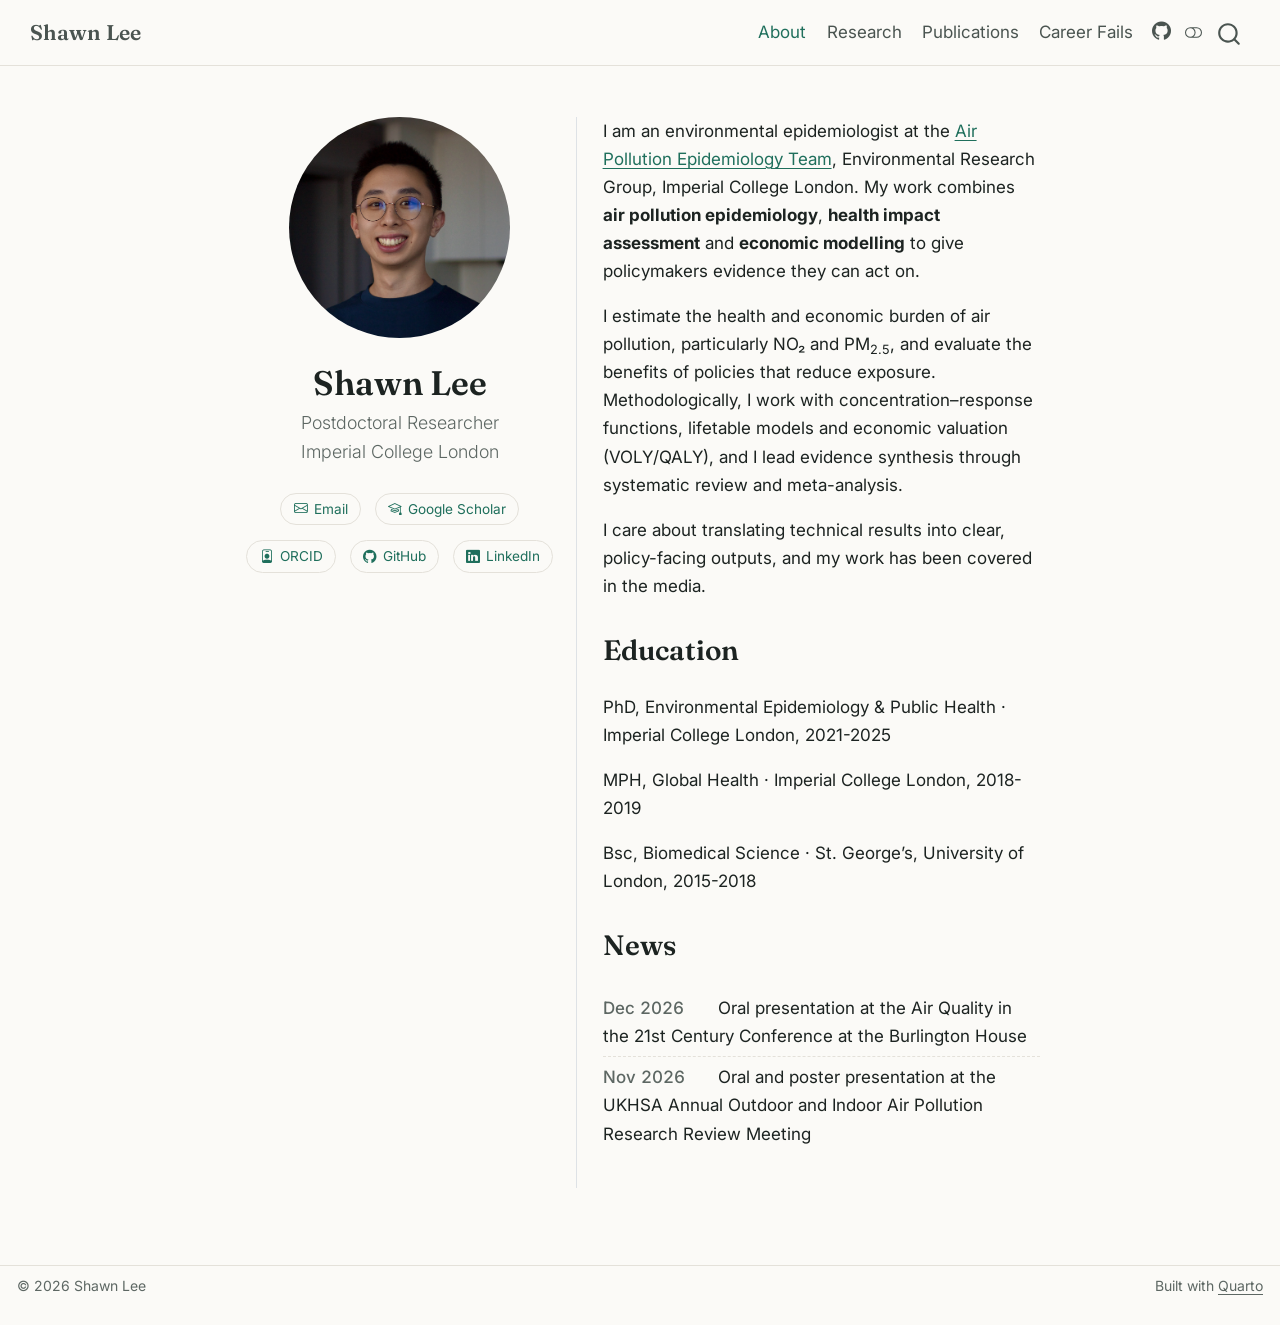
==== commit 6c962c42: "Built site for gh-pages" ====
--- a/index.html
+++ b/index.html
@@ -343,7 +343,7 @@
   </div>
   <div class="about-contents"><main class="content" id="quarto-document-content">
 
-<p>I am an environmental epidemiologist at Imperial College London. My work combines <strong>air pollution epidemiology</strong>, <strong>health impact assessment</strong> and <strong>economic modelling</strong> to give policymakers evidence they can act on.</p>
+<p>I am an environmental epidemiologist at the <a href="https://www.imperial.ac.uk/school-public-health/environmental-research-group/research/air-pollution-epidemiology/">Air Pollution Epidemiology Team</a>, Environmental Research Group, Imperial College London. My work combines <strong>air pollution epidemiology</strong>, <strong>health impact assessment</strong> and <strong>economic modelling</strong> to give policymakers evidence they can act on.</p>
 <p>I estimate the health and economic burden of air pollution, particularly NO₂ and PM<sub>2.5</sub>, and evaluate the benefits of policies that reduce exposure. Methodologically, I work with concentration–response functions, lifetable models and economic valuation (VOLY/QALY), and I lead evidence synthesis through systematic review and meta-analysis.</p>
 <p>I care about translating technical results into clear, policy-facing outputs, and my work has been covered in the media.</p>
 <section id="education" class="level2">
--- a/styles.css
+++ b/styles.css
@@ -64,3 +64,13 @@
   background: var(--site-accent-soft); color: var(--site-accent);
   font-size: 0.72rem; font-weight: 600; vertical-align: 2px;
 }
+
+/* Press coverage links under a publication */
+.pub-press { display: flex; flex-wrap: wrap; align-items: center; gap: 6px; margin-top: 8px; font-size: 0.8rem; }
+.pub-press-label { color: var(--site-muted); margin-right: 2px; }
+.pub-press-label .bi { margin-right: 3px; }
+.pub-press-link {
+  padding: 1px 10px; border: 1px solid var(--site-line); border-radius: 999px;
+  color: var(--site-accent); text-decoration: none;
+}
+.pub-press-link:hover { border-color: var(--site-accent); }
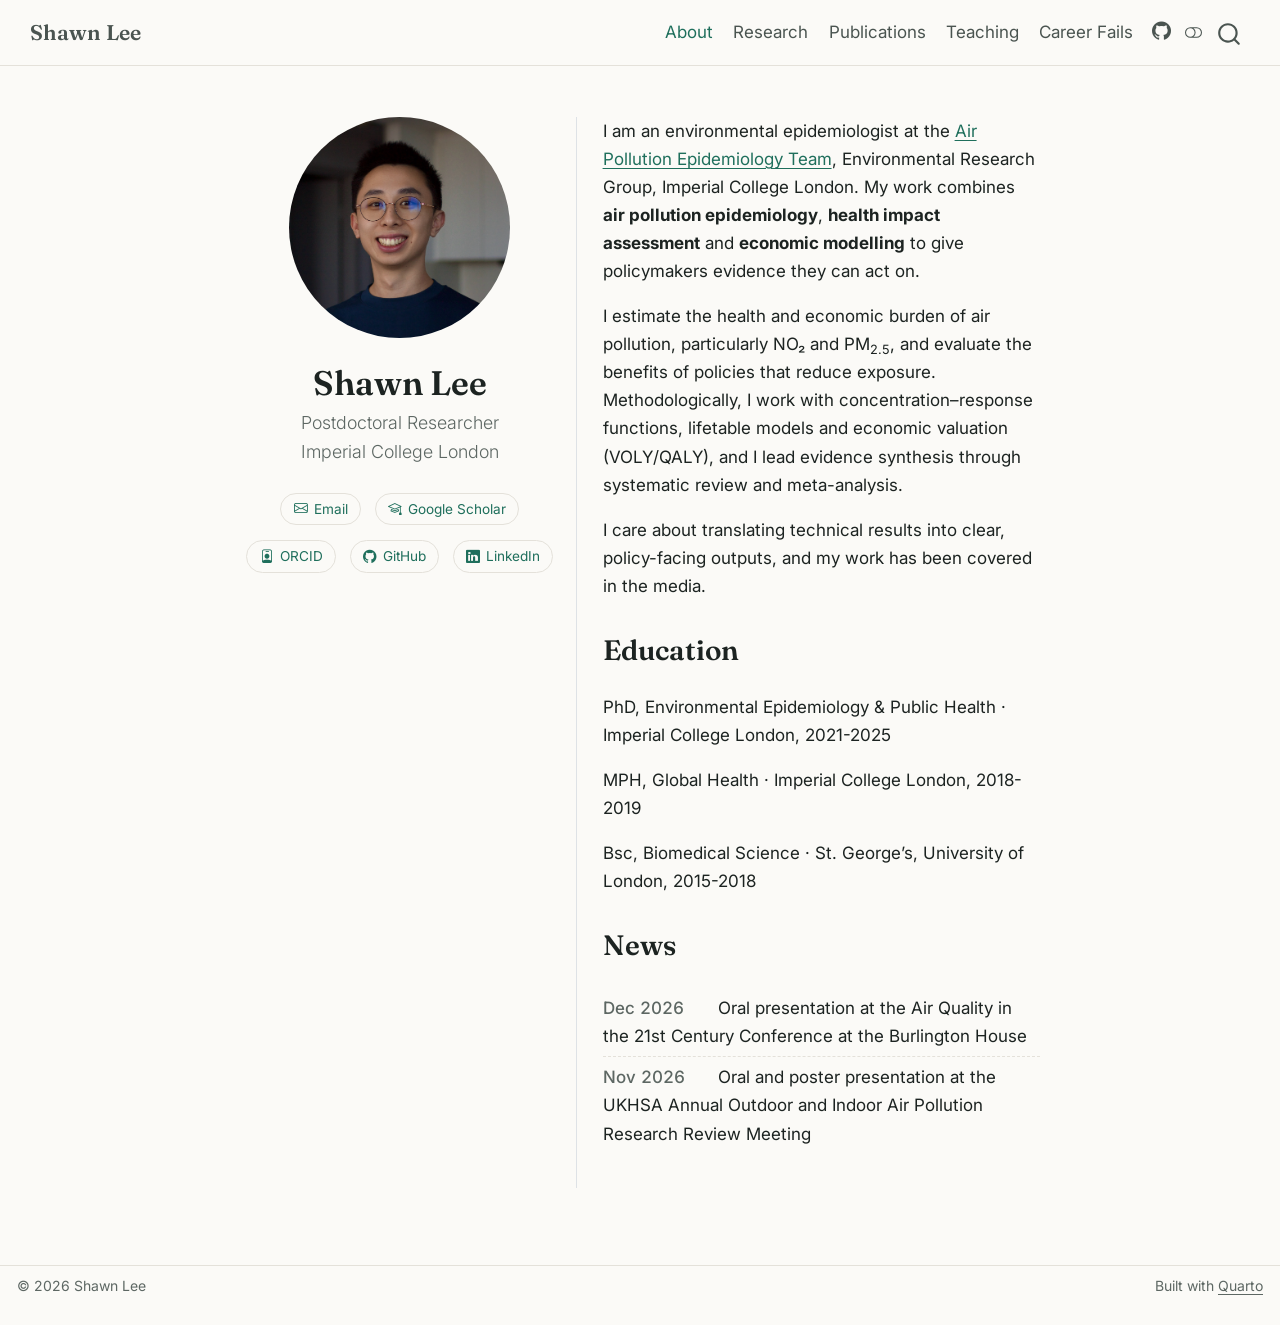
==== commit 24e14533: "Built site for gh-pages" ====
--- a/index.html
+++ b/index.html
@@ -282,6 +282,10 @@
   <li class="nav-item">
     <a class="nav-link" href="./publications.html"> 
 <span class="menu-text">Publications</span></a>
+  </li>  
+  <li class="nav-item">
+    <a class="nav-link" href="./teaching.html"> 
+<span class="menu-text">Teaching</span></a>
   </li>  
   <li class="nav-item">
     <a class="nav-link" href="./failures.html"> 
